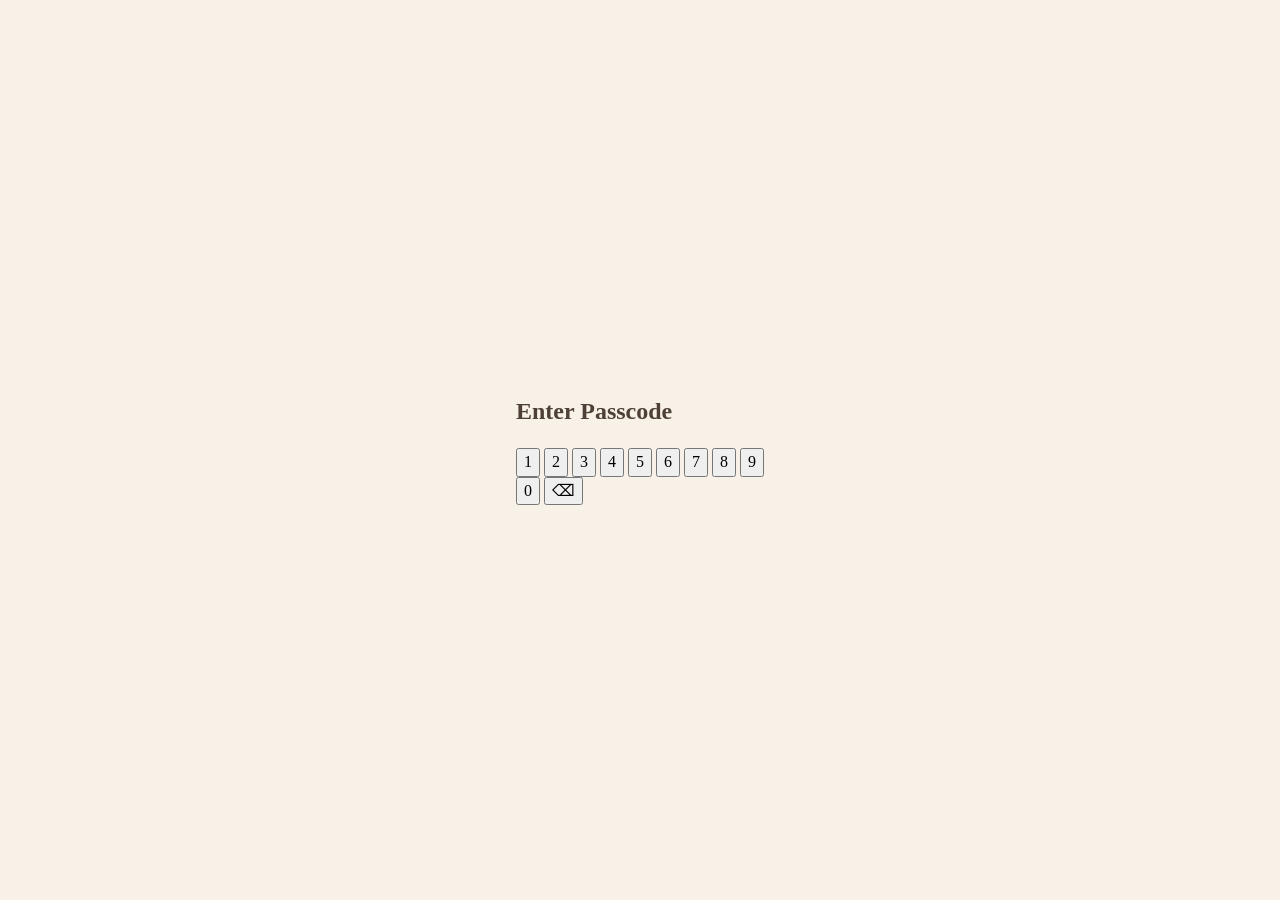
==== index.html @ 04401404 "Update index.html" ====
<!DOCTYPE html>
<html lang="en">
<head>
  <!-- Google Font: Josefin Sans -->
<link href="https://fonts.googleapis.com/css2?family=Josefin+Sans:wght@300;400;600&display=swap" rel="stylesheet">
  <meta charset="UTF-8" /> <!-- Defines the character set so normal text/symbols display correctly -->
  <meta name="viewport" content="width=device-width, initial-scale=1.0, maximum-scale=1.0, user-scalable=no" /> <!-- Makes the layout scale correctly on iPhone/mobile screens -->

  <title>Productivity Dashboard</title> <!-- Browser tab title -->

  <!-- Main base stylesheet:
       Use this for universal rules like body defaults, font setup, and CSS reset styles. -->
  <link rel="stylesheet" href="css/style.css" />

  <!-- Theme stylesheet:
       Use this for easy visual changes later, such as:
       - background colors
       - box colors
       - border colors
       - shadows
       - background image
       - cozy design styling -->
  <link rel="stylesheet" href="css/theme.css" />

  <!-- Layout stylesheet:
       Use this for changing where things sit on the screen, such as:
       - spacing between boxes
       - side-by-side layout
       - mobile sizing
       - padding and margins -->
  <link rel="stylesheet" href="css/layout.css" />

  <!-- Components stylesheet:
       Use this for reusable UI pieces, such as:
       - cards
       - buttons
       - dropdowns
       - task rows
       - textarea
       - review panel -->
  <link rel="stylesheet" href="css/components.css" />
</head>

<body>
  <!-- =========================================================
     GLOBAL OVERLAY
     Darkens the page when menus or panels are open
     ========================================================= -->

<div id="global-overlay" class="global-overlay" hidden></div>
  <!-- =========================================================
       APP SHELL
       This is the main wrapper for the entire Home page.
       All visible homepage content lives inside this container.
       ========================================================= -->
  <div id="app-shell" class="app-shell">

    <!-- =======================================================
         TOP BAR
         This top area contains:
         - the page title area (optional for later)
         - the hamburger menu button on the top right
         - future reserved room for the mascot plugin across the top
         ======================================================= -->
    <header class="top-bar">

      <!-- Left side of the top bar.
           Reserved for future title text, greeting text, or mascot spacing. -->
      <div class="top-bar-left">
        <!-- Intentionally left simple for now so future features can be added without rewriting layout -->
      </div>

      <!-- Right side of the top bar.
           Holds the hamburger menu button that will open the mobile navigation drawer. -->
      <div class="top-bar-right">
        <button
          id="hamburger-menu-button"
          class="hamburger-menu-button"
          type="button"
          aria-label="Open navigation menu"
          aria-expanded="false"
          aria-controls="mobile-navigation-drawer"
        >
          <!-- These three lines form the visual "hamburger" icon.
               You can later replace this with a custom SVG or PNG icon if desired. -->
          <span class="hamburger-line"></span> <!-- Top hamburger line -->
          <span class="hamburger-line"></span> <!-- Middle hamburger line -->
          <span class="hamburger-line"></span> <!-- Bottom hamburger line -->
        </button>
      </div>
    </header>

    <!-- =======================================================
         FUTURE MASCOT AREA
         This is a placeholder section for the mascot plugin later.
         You said the mascot should live across the top of the page.
         Keeping this section separate now means we can add the mascot later
         without restructuring the homepage.
         ======================================================= -->
    <section id="mascot-plugin-area" class="mascot-plugin-area" aria-label="Mascot area">
      <!-- Future mascot plugin will render here -->
    </section>

    <!-- =======================================================
         MOBILE NAVIGATION DRAWER
         This hidden panel will open from the right side when the
         hamburger button is clicked.

         Current planned links:
         - Home
         - Streaks
         - Health
         - History
         - Add
         ======================================================= -->
   <nav
  id="mobile-navigation-drawer"
  class="mobile-navigation-drawer"
  aria-label="Main navigation"
  hidden
>
      <!-- Navigation title area -->
      <div class="mobile-navigation-header">
        <h2 class="mobile-navigation-title">Menu</h2> <!-- Drawer title -->
      </div>

      <!-- Navigation links list -->
      <ul class="mobile-navigation-list">
        <li><a href="index.html">Home</a></li>
        <li><a href="streaks.html">Streaks</a></li>
        <li><a href="health.html">Health</a></li>
        <li><a href="history.html">History</a></li>
        <li><a href="notes.html">Notes</a></li>
        <li><a href="add.html">Add</a></li>
        <li><a href="spelling.html">Spelling Quiz</a></li>
        <li><a href="turkish.html">Turkish Stories</a></li>
        <li><a href="conversation.html">Turkish Chat</a></li>
      </ul>
    </nav>

    <!-- =======================================================
         MAIN CONTENT
         This wrapper holds the homepage cards in the order you chose:
         1. Daily Focus + Weekly Tasks side by side
         2. Streaks dropdown
         3. Brain Dump at the bottom
         ======================================================= -->
    <main class="home-page-main-content">

      <!-- =====================================================
           TOP ROW CARDS
           These two cards sit side by side on iPhone:
           - Daily Focus on the left
           - Weekly Tasks on the right

           You said each box should grow naturally on its own height.
           ===================================================== -->
      <section class="top-row-cards" aria-label="Daily and weekly task overview">

        <!-- DAILY FOCUS CARD
             Shows unfinished tasks scheduled for today only.
             When a Daily Focus task is completed, it disappears immediately.
             If left unfinished, that task can later move into Weekly Tasks. -->
        <section id="daily-focus-card" class="dashboard-card daily-focus-card" aria-labelledby="daily-focus-title">
          <h2 id="daily-focus-title" class="card-title">Daily Focus</h2> <!-- Title for today's scheduled unfinished tasks -->

          <!-- Daily task list container.
               JavaScript will later add task rows into this area automatically. -->
          <div id="daily-focus-list" class="task-list">
           
          </div>
        </section>

        <!-- WEEKLY TASKS CARD
             Shows weekly tasks that remain here until completed.
             When a weekly task is completed, it disappears immediately.
             If the task is also marked as a streak task, the streak system
             will update separately in JavaScript later. -->
        <section id="weekly-tasks-card" class="dashboard-card weekly-tasks-card" aria-labelledby="weekly-tasks-title">
          <h2 id="weekly-tasks-title" class="card-title">Weekly Tasks</h2> <!-- Title for current weekly task list -->

          <!-- Weekly task list container.
               JavaScript will later add the real weekly tasks here. -->
          <div id="weekly-tasks-list" class="task-list">
          
            </div>
          </div>
        </section>
      </section>

      <!-- =====================================================
           STREAKS DROPDOWN CARD
           This is the homepage streaks dropdown that:
           - opens when the title/header is tapped
           - closes when the title/header is tapped again
           - shows tracker name + stars only
           - resets weekly on Sunday at midnight (logic later in JS)
           ===================================================== -->
      <section id="streaks-dropdown-card" class="dashboard-card streaks-dropdown-card" aria-labelledby="streaks-dropdown-title">

        <!-- Dropdown toggle button.
             Clicking this should open/close the dropdown content. -->
        <button
          id="streaks-dropdown-toggle"
          class="dropdown-toggle-button"
          type="button"
          aria-expanded="false"
          aria-controls="streaks-dropdown-content"
        >
          <span id="streaks-dropdown-title" class="dropdown-title">Streaks</span> <!-- Visible dropdown title -->
          <span class="dropdown-arrow" aria-hidden="true">⌄</span> <!-- Arrow indicating toggle direction -->
        </button>

        <!-- Populated dynamically by tasks-system.js -->
        <div id="streaks-dropdown-content" class="dropdown-content" hidden>
      </section>

      <!-- =====================================================
           NOTES PREVIEW CARD
           Shows up to 5 recent notes above Brain Dump
           ===================================================== -->
      <section id="notes-preview-card" class="dashboard-card notes-preview-card" aria-labelledby="notes-preview-title">
        <h2 id="notes-preview-title" class="card-title">Notes</h2>
        <div id="recent-notes-list">
          <p style="opacity:0.5;font-size:13px;">No notes yet.</p>
        </div>
        <div style="display:flex;gap:6px;margin-top:8px;">
          <input type="text" id="quick-note-input" placeholder="Quick note..." style="flex:1;padding:6px 8px;border-radius:8px;border:1px solid var(--border-soft,#c9b49a);font-size:13px;font-family:'Josefin Sans',sans-serif;">
          <button type="button" id="quick-note-save" class="primary-action-button" style="font-size:12px;">Save</button>
        </div>
        <a href="notes.html" class="notes-preview-link">See all notes →</a>
      </section>

      <!-- =====================================================
           BRAIN DUMP CARD
           This sits at the bottom of the homepage.
           It is a multi-line input area for typing:
           - tasks
           - health entries
           - notes
           - new category ideas
           - anything else the AI should sort/review
           ===================================================== -->
      <section id="brain-dump-card" class="dashboard-card brain-dump-card" aria-labelledby="brain-dump-title">
        <h2 id="brain-dump-title" class="card-title">Brain Dump</h2> <!-- Section title for quick entry area -->

        <!-- Multi-line text input for freeform Brain Dump text.
             You said this should be a rectangle going longways on the page. -->
        <textarea
          id="brain-dump-input"
          class="brain-dump-input"
          name="brainDump"
          rows="5"
          placeholder="Type here..."
          aria-label="Brain dump input"
        ></textarea>

        <!-- Submit button for sending Brain Dump text into the AI review flow. -->
        <div class="brain-dump-actions">
          <button id="brain-dump-submit-button" class="primary-action-button" type="button">Submit</button> <!-- Sends the Brain Dump text for review -->
        </div>
      </section>
    </main>

    <!-- =======================================================
         SLIDE-UP REVIEW PANEL
         This panel appears after Brain Dump submission.
         It should slide up from the bottom of the screen and show:
         - what the AI detected
         - where the item should go
         - action buttons: confirm, edit, cancel

         It starts hidden.
         ======================================================= -->
    <section
      id="review-panel"
      class="review-panel"
      aria-labelledby="review-panel-title"
      hidden
    >
      <div class="review-panel-header">
        <h3 id="review-panel-title" class="review-panel-title">Review</h3> <!-- Title for the confirmation/review area -->
      </div>

      <!-- Review content area.
           JavaScript will inject AI-detected results here later. -->
      <div id="review-panel-content" class="review-panel-content">
         
      </div>

      <!-- Action buttons for the review step -->
      <div class="review-panel-actions">
        <button id="review-confirm-button" class="primary-action-button" type="button">Confirm</button> <!-- Saves the detected item -->
        <button id="review-edit-button" class="secondary-action-button" type="button">Edit</button> <!-- Lets you adjust the AI interpretation -->
        <button id="review-cancel-button" class="secondary-action-button" type="button">Cancel</button> <!-- Closes the panel without saving -->
      </div>
    </section>
  </div>

  <!-- =========================================================
       JAVASCRIPT FILES
       These are loaded at the bottom so the page structure loads first.

       Order matters:
       - labels/config first
       - shared app logic next
       - feature modules after that
       ========================================================= -->
  <script src="js/auth.js"></script>
  <link rel="stylesheet" href="css/components-additions.css" />
  <script src="js/labels.js"></script>
  <script src="js/config.js"></script>
  <script src="js/app.js"></script>
  <script src="js/menu.js"></script>
  <script src="js/dropdowns.js"></script>
  <script src="js/review-panel.js"></script>
  <script src="js/storage.js"></script>
  <script src="js/tasks-system.js"></script>
  <script src="js/tasks.js"></script>
  <script src="js/streaks.js"></script>
  <script src="js/notes.js"></script>
  <script src="js/brain-parser.js"></script>
  <script src="js/brain-dump.js"></script>
  <script src="js/brain-confirm.js"></script>
 
</body>
</html>
---- css/style.css ----
/* =========================================================
   STYLE.CSS
   ---------------------------------------------------------
   This is the BASE FOUNDATION stylesheet for the whole site.

   Use this file for:
   - browser reset styles
   - general body defaults
   - base font settings
   - shared typography defaults
   - universal box sizing

   This file should stay general.
   More specific visual styling belongs in:
   - theme.css
   - layout.css
   - components.css
   ========================================================= */


/* =========================================================
   UNIVERSAL BOX SIZING
   ---------------------------------------------------------
   This makes width/height calculations easier and more
   predictable by including padding and border in element size.
   ========================================================= */

*,
*::before,
*::after {
  box-sizing: border-box; /* Keeps padding and border inside an element's total width/height */
}


/* =========================================================
   HTML + BODY RESET
   ---------------------------------------------------------
   Removes default browser spacing so the layout starts clean.
   ========================================================= */

html,
body {
  margin: 0; /* Removes default browser outer spacing */
  padding: 0; /* Removes default browser inner spacing */
  width: 100%; /* Makes the page use the full available screen width */
  min-height: 100%; /* Helps the page fill the screen height */
}


/* =========================================================
   BODY BASE SETTINGS
   ---------------------------------------------------------
   Sets the default font, line spacing, and text rendering
   for the whole site.

   Color and background come from theme.css.
   ========================================================= */

body {
  font-family: Ubuntu Bold 700, sans-serif; /* Base site font; easy to replace later if you choose another font */
  line-height: 1.4; /* Comfortable line spacing for readability */
  -webkit-font-smoothing: antialiased; /* Smooths text rendering on Apple devices like iPhone */
  text-rendering: optimizeLegibility; /* Improves text appearance for readability */
}


/* =========================================================
   IMAGE DEFAULTS
   ---------------------------------------------------------
   Prevents images from overflowing their containers.
   Useful later for icons, uploaded PNGs, and mascot assets.
   ========================================================= */

img {
  display: block; /* Removes awkward inline image spacing */
  max-width: 100%; /* Prevents images from overflowing their containers */
  height: auto; /* Keeps image proportions correct when resized */
}


/* =========================================================
   BUTTON FONT INHERITANCE
   ---------------------------------------------------------
   Makes buttons use the same font style as the rest of the page.
   ========================================================= */

button,
input,
textarea,
select {
  font: inherit; /* Makes form controls inherit the site's main font settings */
}


/* =========================================================
   TEXTAREA DEFAULT BEHAVIOR
   ---------------------------------------------------------
   Gives textarea fields a cleaner default baseline.
   More specific Brain Dump styling is in components.css/layout.css.
   ========================================================= */

textarea {
  resize: vertical; /* Allows height resizing only, which is cleaner for mobile layouts */
}


/* =========================================================
   LINK DEFAULTS
   ---------------------------------------------------------
   Sets a simple baseline for links.
   Specific navigation link styling is handled in components.css.
   ========================================================= */

a {
  color: inherit; /* Makes links inherit surrounding text color unless styled elsewhere */
}


/* =========================================================
   LIST RESET
   ---------------------------------------------------------
   Removes default list spacing so custom navigation/list layouts
   are easier to control.
   ========================================================= */

ul,
ol {
  margin: 0; /* Removes default browser top/bottom spacing */
  padding: 0; /* Removes default browser left indentation */
}


/* =========================================================
   HEADING DEFAULTS
   ---------------------------------------------------------
   Gives headings a cleaner baseline.
   Specific title colors/styles are handled elsewhere.
   ========================================================= */

h1,
h2,
h3,
h4,
h5,
h6 {
  margin-top: 0; /* Removes default extra space above headings */
  font-weight: 600; /* Slightly bold heading weight for clearer section titles */
}


/* =========================================================
   PARAGRAPH DEFAULTS
   ---------------------------------------------------------
   Keeps paragraph spacing consistent and easy to read.
   ========================================================= */

p {
  margin-top: 0; /* Removes default extra space above paragraphs */
  margin-bottom: 1em; /* Keeps readable spacing below paragraphs */
}


/* =========================================================
   HIDDEN ATTRIBUTE SUPPORT
   ---------------------------------------------------------
   Ensures elements using the HTML hidden attribute truly do not
   display when hidden. This is important for:
   - dropdown content
   - review panel
   - mobile menu drawer
   ========================================================= */

[hidden] {
  display: none !important; /* Forces hidden elements to stay invisible until JavaScript reveals them */
}


/* =========================================================
   ACCESSIBILITY: FOCUS OUTLINE
   ---------------------------------------------------------
   Keeps keyboard/tap focus visible for accessibility.
   You can style this more later if you want.
   ========================================================= */

:focus-visible {
  outline: 2px solid #8B6B52; /* muted brown - visible focus outline for accessibility */
  outline-offset: 2px; /* Adds space between the element edge and the outline */
}


/* =========================================================
   PAGE TITLE / SECTION TEXT BASELINES
   ---------------------------------------------------------
   General text defaults for titles and smaller labels.
   Specific colors are handled in theme.css.
   ========================================================= */

.card-title,
.dropdown-title,
.review-panel-title,
.mobile-navigation-title {
  line-height: 1.2; /* Keeps titles compact and tidy */
}


/* =========================================================
   FUTURE CUSTOMIZATION NOTE
   ---------------------------------------------------------
   If you later want:
   - a custom font
   - larger overall text
   - tighter or roomier reading spacing

   this file is the safest place to change those defaults.
   ========================================================= */

/* =========================================================
   SMALL UI TEXT FONT
   Uses Josefin Sans for smaller interface elements
   ========================================================= */

.task-text,
.streak-name,
.dropdown-title,
.mobile-navigation-list a,
.history-task-name,
.history-task-count {

  font-family: "Josefin Sans", sans-serif;
  font-weight: 400; /* Regular weight */
  letter-spacing: 0.03em;

}

body.auth-locked {
  overflow: hidden; /* prevents background page scroll while passcode screen is active */
}
---- css/theme.css ----
/* =========================================================
   THEME.CSS
   ---------------------------------------------------------
   This file controls VISUAL DESIGN ONLY.
   You can safely edit colors, background images, borders,
   shadows, and rounded corners here without affecting logic.

   If you want to redesign the entire site later, most changes
   should happen in this file instead of editing index.html.
   ========================================================= */


/* =========================================================
   GLOBAL COLOR SETTINGS
   ---------------------------------------------------------
   These variables define the main color palette for the site.
   Change these values to redesign the appearance quickly.
   ========================================================= */

:root {

  /* Main page background color */
  --bg-main: #F7F1E8; /* warm cream - full page background */

  /* Card background colors for homepage sections */
  --card-daily: #E8DCCB; /* soft beige - Daily Focus card */
  --card-weekly: #E3D3C3; /* light tan - Weekly Tasks card */
  --card-streaks: #EFE4D9; /* pale oatmeal - Streak dropdown card */
  --card-braindump: #F4E7DC; /* soft peach-beige - Brain Dump card */

  /* Text colors */
  --text-main: #4E4036; /* warm brown - main body text */
  --title-color: #3C2F26; /* deeper brown - card titles */

  /* Border color for cards and UI elements */
  --border-soft: #CBB7A3; /* dusty beige - subtle borders */

  /* Primary button color */
  --button-primary: #B88C6A; /* muted terracotta - Submit buttons */

  /* Rounded corner size for all cards */
  --card-radius: 18px; /* soft rounded corners for cozy card style */

  /* Shadow color for cards */
  --card-shadow: rgba(0,0,0,0.08); /* light gray shadow for depth */

}


/* =========================================================
   BACKGROUND IMAGE SETTING (OPTIONAL)
   ---------------------------------------------------------
   If you later want a background image instead of a color,
   you can add it here. Example:

   body {
     background-image: url("../assets/backgrounds/homepage-bg.jpg");
     background-size: cover;
     background-position: center;
   }
   ========================================================= */


/* =========================================================
   BODY BASE STYLE
   ---------------------------------------------------------
   Applies the main background and text color to the whole site.
   ========================================================= */

body {
  background-color: var(--bg-main); /* uses warm cream background */
  color: var(--text-main); /* sets main readable text color */
}


/* =========================================================
   DASHBOARD CARD COLORS
   ---------------------------------------------------------
   Each homepage card has its own background color variable.
   This makes it easy to recolor specific sections later.
   ========================================================= */

.daily-focus-card {
  background-color: var(--card-daily); /* background for Daily Focus card */
}

.weekly-tasks-card {
  background-color: var(--card-weekly); /* background for Weekly Tasks card */
}

.streaks-dropdown-card {
  background-color: var(--card-streaks); /* background for Streaks dropdown */
}

.brain-dump-card {
  background-color: var(--card-braindump); /* background for Brain Dump card */
}


/* =========================================================
   CARD GLOBAL STYLING
   ---------------------------------------------------------
   Shared appearance for all dashboard cards.
   If you want to change borders, shadows, or rounded corners,
   edit this section.
   ========================================================= */

.dashboard-card {

  border-radius: var(--card-radius); /* rounded corners for cards */

  border: 1px solid var(--border-soft); /* soft border around cards */

  box-shadow: 0 4px 10px var(--card-shadow); /* subtle shadow for depth */

}


/* =========================================================
   CARD TITLES
   ---------------------------------------------------------
   Styling for section titles like:
   - Daily Focus
   - Weekly Tasks
   - Streaks
   - Brain Dump
   ========================================================= */

.card-title {
  color: var(--title-color); /* deeper brown for section headings */
}


/* =========================================================
   PRIMARY BUTTON STYLE
   ---------------------------------------------------------
   Used for actions like the Brain Dump Submit button.
   ========================================================= */

.primary-action-button {

  background-color: var(--button-primary); /* terracotta button color */

  color: white; /* white text for contrast */

  border-radius: var(--card-radius); /* rounded button edges */

  border: none; /* removes default browser border */

}


/* =========================================================
   FUTURE DESIGN NOTES
   ---------------------------------------------------------
   This file can also later control:

   - star icon color
   - mascot colors
   - dropdown background colors
   - hover effects
   - dark mode theme
   ========================================================= */
---- css/layout.css ----
/* =========================================================
   LAYOUT.CSS
   ---------------------------------------------------------
   This file controls PAGE PLACEMENT ONLY.
   Edit this file when you want to change:
   - spacing between sections
   - side-by-side box layout
   - page padding
   - mobile sizing
   - Brain Dump height/width
   - hamburger menu placement

   This file should NOT control colors.
   Colors belong in theme.css.
   ========================================================= */


/* =========================================================
   PAGE WRAPPER
   ---------------------------------------------------------
   This controls the main outer spacing of the entire page.
   If you want more or less breathing room around the edges
   of the iPhone screen, adjust the padding here.
   ========================================================= */

.app-shell {
  width: 100%; /* Makes the main app wrapper span the full available width */
  max-width: 480px; /* Keeps layout comfortable for iPhone/mobile-sized screens */
  margin: 0 auto; /* Centers the app wrapper horizontally on larger screens */
  padding: 12px; /* Main page padding so content does not touch screen edges */
  box-sizing: border-box; /* Includes padding inside the element's total width */
}


/* =========================================================
   TOP BAR LAYOUT
   ---------------------------------------------------------
   This positions the top bar content:
   - left side reserved area
   - right side hamburger button
   ========================================================= */

.top-bar {
  display: flex; /* Places left and right areas in one horizontal row */
  justify-content: space-between; /* Pushes left side to left and hamburger to right */
  align-items: center; /* Vertically centers items in the top bar */
  width: 100%; /* Makes top bar span the width of the app shell */
  min-height: 48px; /* Gives the top bar enough tap-friendly vertical space */
  margin-bottom: 10px; /* Adds spacing below the top bar */
}

.top-bar-left {
  flex: 1; /* Allows the left side to take remaining space and help push menu right */
}

.top-bar-right {
  display: flex; /* Keeps the hamburger button aligned cleanly */
  justify-content: flex-end; /* Pushes the hamburger button fully to the right */
  align-items: center; /* Vertically aligns the hamburger button */
}


/* =========================================================
   FUTURE MASCOT AREA
   ---------------------------------------------------------
   Reserved space for the mascot plugin later.
   Since you want the mascot across the top of the page,
   this area is already built into the structure.

   If you later want more or less room for the mascot,
   change the min-height here.
   ========================================================= */

.mascot-plugin-area {
  width: 100%; /* Makes mascot area span the full card width */
  min-height: 70px; /* Reserves visible vertical room for future mascot content */
  margin-bottom: 12px; /* Adds spacing below the mascot area before main content */
}


/* =========================================================
   MAIN CONTENT WRAPPER
   ---------------------------------------------------------
   This holds all homepage sections below the top bar:
   - top row cards
   - streaks dropdown
   - brain dump
   ========================================================= */

.home-page-main-content {
  display: flex; /* Lets homepage sections stack vertically */
  flex-direction: column; /* Stacks homepage sections one under another */
  gap: 12px; /* Controls spacing between major homepage sections */
}


/* =========================================================
   TOP ROW CARDS
   ---------------------------------------------------------
   This creates the side-by-side layout for:
   - Daily Focus (left)
   - Weekly Tasks (right)

   You asked for these to fit side by side on iPhone.
   Each card is allowed to grow naturally in height.
   ========================================================= */

.top-row-cards {
  display: flex; /* Places Daily Focus and Weekly Tasks next to each other */
  flex-direction: row; /* Keeps the two top cards in one horizontal row */
  align-items: flex-start; /* Lets each card grow naturally instead of forcing equal height */
  gap: 10px; /* Space between the left and right top cards */
  width: 100%; /* Makes the full row span the app width */
}

.daily-focus-card,
.weekly-tasks-card {
  flex: 1; /* Makes both top cards share the available width evenly */
  min-width: 0; /* Prevents content from forcing the cards wider than the screen */
}


/* =========================================================
   SHARED CARD SPACING
   ---------------------------------------------------------
   This section controls the inside spacing of each card.
   Edit padding here if you want cards to feel roomier or tighter.
   ========================================================= */

.dashboard-card {
  padding: 12px; /* Inner spacing so titles/text/buttons are not against the edges */
  box-sizing: border-box; /* Keeps padding inside the card width/height */
}


/* =========================================================
   CARD TITLE SPACING
   ---------------------------------------------------------
   Controls spacing for section titles like:
   - Daily Focus
   - Weekly Tasks
   - Streaks
   - Brain Dump
   ========================================================= */

.card-title {
  margin: 0 0 10px 0; /* Removes top margin and adds space below each section title */
}


/* =========================================================
   TASK LIST LAYOUT
   ---------------------------------------------------------
   Used inside Daily Focus and Weekly Tasks for task rows.
   ========================================================= */

.task-list {
  display: flex; /* Lets task rows stack in a clean vertical list */
  flex-direction: column; /* Stacks task rows one underneath another */
  gap: 8px; /* Adds spacing between each task row */
}


/* =========================================================
   STREAKS DROPDOWN LAYOUT
   ---------------------------------------------------------
   Controls the spacing of the streaks card and its content area.
   ========================================================= */

.streaks-dropdown-card {
  width: 100%; /* Makes the streaks section span the available width */
}

.dropdown-content {
  margin-top: 10px; /* Adds spacing between the toggle button and opened content */
}


/* =========================================================
   BRAIN DUMP LAYOUT
   ---------------------------------------------------------
   This section controls the size and spacing of the Brain Dump area.
   You asked for a long horizontal rectangle at the bottom of the page.
   ========================================================= */

.brain-dump-card {
  width: 100%; /* Makes Brain Dump span the full available width */
}

.brain-dump-input {
  width: 100%; /* Makes the textarea stretch across the card width */
  min-height: 130px; /* Gives the Brain Dump box a roomy multi-line height */
  box-sizing: border-box; /* Keeps padding/border inside the total textarea width */
  margin-bottom: 10px; /* Adds spacing between the textarea and Submit button */
  resize: vertical; /* Allows height adjustment only vertically if you want to expand it */
}

.brain-dump-actions {
  display: flex; /* Lets the action area line up the submit button cleanly */
  justify-content: flex-end; /* Places the Submit button on the right side of the card */
  align-items: center; /* Vertically centers the button within the action area */
}


/* =========================================================
   REVIEW PANEL LAYOUT
   ---------------------------------------------------------
   This panel is hidden at first and will later slide up from
   the bottom of the screen after Brain Dump submission.

   Position fixed makes it stay attached to the screen rather
   than scroll with the page.
   ========================================================= */

.review-panel {
  position: fixed; /* Pins the review panel to the viewport instead of page flow */
  left: 0; /* Aligns the panel to the left edge of the screen */
  right: 0; /* Aligns the panel to the right edge of the screen */
  bottom: 0; /* Anchors the panel to the bottom of the screen */
  width: 100%; /* Makes the panel span the screen width */
  max-width: 480px; /* Keeps it visually matched to the mobile app width */
  margin: 0 auto; /* Centers the fixed panel horizontally on larger screens */
  padding: 14px; /* Adds inner spacing around review content and buttons */
  box-sizing: border-box; /* Includes padding within total panel size */
  z-index: 1000; /* Keeps the review panel above the main page content */
}


/* =========================================================
   MOBILE NAVIGATION DRAWER LAYOUT
   ---------------------------------------------------------
   This positions the hamburger menu drawer.
   It is designed to slide in from the right later using JS/CSS.
   ========================================================= */

.mobile-navigation-drawer {
  position: fixed; /* Keeps the drawer attached to the screen */
  top: 0; /* Starts at the top of the viewport */
  right: 0; /* Anchors the drawer to the right side */
  width: 78%; /* Makes the drawer wide enough for mobile without covering everything */
  max-width: 320px; /* Prevents the drawer from becoming too wide on larger screens */
  height: 100vh; /* Makes the drawer span the full device height */
  padding: 18px 16px; /* Adds inner spacing around menu content */
  box-sizing: border-box; /* Includes padding within the drawer width */
  z-index: 950; /* Keeps the menu above cards and above the review panel */
}

.mobile-navigation-list {
  list-style: none; /* Removes default bullet points from menu links */
  padding: 0; /* Removes default browser list padding */
  margin: 16px 0 0 0; /* Adds space above the first navigation link */
  display: flex; /* Lets links stack vertically in a controlled way */
  flex-direction: column; /* Stacks each navigation link on its own line */
  gap: 14px; /* Adds spacing between each menu item */
}


/* =========================================================
   SMALL SCREEN SAFETY
   ---------------------------------------------------------
   This keeps spacing comfortable on narrower phones.
   You can tweak these values later if you want an even tighter
   or roomier mobile layout.
   ========================================================= */

@media (max-width: 360px) {
  .app-shell {
    padding: 10px; /* Slightly reduces page padding on very narrow phones */
  }

  .top-row-cards {
    gap: 8px; /* Slightly reduces space between Daily and Weekly cards on smaller screens */
  }

  .dashboard-card {
    padding: 10px; /* Slightly tighter card padding for extra room on small screens */
  }
}

/* =========================================================
   PANEL LAYER ORDER
   Ensures popup panels appear above the overlay
   ========================================================= */

.review-panel {
  position: fixed;
  bottom: 0;
  left: 0;
  width: 100%;

  z-index: 1000; /* above overlay */
}
---- css/components.css ----
/* =========================================================
   COMPONENTS-ADDITIONS.CSS
   ========================================================= */

/* MENU + REVIEW PANEL — SOLID BACKGROUNDS (fixes transparency) */
.mobile-navigation-drawer {
  background-color: #F3EADF !important;
  box-shadow: -6px 0 16px rgba(0,0,0,0.15) !important;
  overflow-y: auto;
  z-index: 1000;
}

.review-panel {
  background-color: #F3EADF !important;
  border: 1px solid #c9b49a;
  border-radius: 20px 20px 0 0;
  box-shadow: 0 -6px 18px rgba(0,0,0,0.12);
  z-index: 1000;
}

.review-panel-content {
  background-color: #F8F2EA;
  border: 1px solid #c9b49a;
  border-radius: 16px;
  padding: 12px;
  margin-bottom: 14px;
}

/* OVERLAY */
.global-overlay {
  position: fixed;
  top: 0; left: 0;
  width: 100%; height: 100vh;
  background-color: rgba(0,0,0,0.35);
  z-index: 900;
}

/* TASK ROW — CHECKBOX ALIGNMENT */
.task-row {
  display: flex;
  align-items: center;
  gap: 10px;
  padding: 6px 0;
  min-height: 36px;
}

.task-check-button,
.task-complete-button {
  flex-shrink: 0;
  width: 26px;
  height: 26px;
  min-width: 26px;
  border-radius: 50%;
  border: 1.5px solid #c9b49a;
  background-color: white;
  font-size: 13px;
  cursor: pointer;
  display: flex;
  align-items: center;
  justify-content: center;
  padding: 0;
}

.task-text {
  flex: 1;
  font-family: "Josefin Sans", sans-serif;
  font-size: 14px;
  line-height: 1.3;
  word-break: break-word;
}

/* CARD TITLES — BROWN, JOSEFIN SANS */
.card-title {
  font-family: "Josefin Sans", sans-serif;
  font-weight: 600;
  font-size: 16px;
  color: #3a2e28;
  letter-spacing: 0.02em;
}

/* STREAKS — fix blue browser default on button */
.dropdown-toggle-button {
  color: #3a2e28 !important;
  font-family: "Josefin Sans", sans-serif;
  background: transparent;
  border: none;
  width: 100%;
  display: flex;
  justify-content: space-between;
  align-items: center;
  font-size: 16px;
  cursor: pointer;
}

.dropdown-toggle-button .dropdown-title,
.dropdown-toggle-button span,
#streaks-dropdown-title {
  color: #3a2e28 !important;
  font-family: "Josefin Sans", sans-serif;
  font-weight: 600;
}

/* SEPARATOR between Streaks and Brain Dump */
.brain-dump-card {
  border-top: 2px solid #c9b49a;
  margin-top: 4px;
}

/* NOTES PREVIEW CARD */
.notes-preview-card { width: 100%; }
.notes-preview-card .card-title { margin-bottom: 8px; }

#recent-notes-list ul {
  list-style: disc;
  padding-left: 16px;
  margin: 0;
}

#recent-notes-list li {
  font-size: 13px;
  margin-bottom: 4px;
  line-height: 1.4;
  font-family: "Josefin Sans", sans-serif;
}

.notes-preview-link {
  display: block;
  text-align: right;
  font-size: 12px;
  color: #3a2e28;
  opacity: 0.6;
  margin-top: 6px;
  text-decoration: none;
}

/* REVIEW PANEL MULTI-ITEM ROWS */
.review-item-row {
  margin-bottom: 10px;
  padding: 8px;
  border-radius: 8px;
  background: rgba(255,255,255,0.5);
}

/* HEALTH CALENDAR */
.health-calendar-grid {
  display: grid;
  grid-template-columns: repeat(7, 1fr);
  gap: 4px;
}

/* HISTORY PAGE — brown fonts */
.history-task-name,
.history-task-count,
.history-task-row {
  font-family: "Josefin Sans", sans-serif;
  color: #3a2e28;
}

/* TURKISH CHAT BUBBLES */
#chat-messages {
  display: flex;
  flex-direction: column;
  gap: 8px;
  padding: 4px 0;
}

/* SPELLING QUIZ */
#quiz-result {
  font-size: 36px;
  text-align: center;
  min-height: 44px;
  line-height: 1;
}
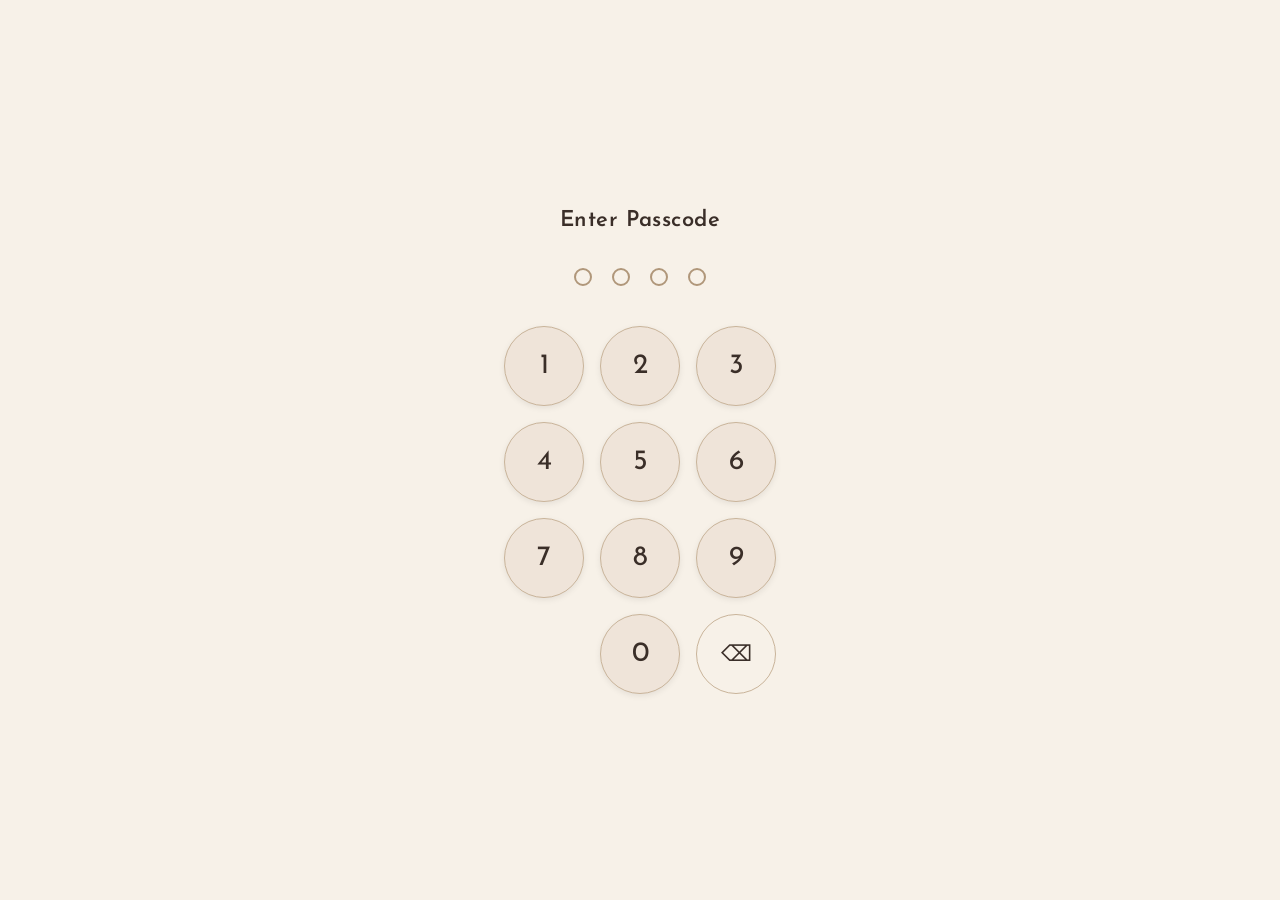
==== commit 14f3e98b: "Update index.html" ====
--- a/index.html
+++ b/index.html
@@ -29,6 +29,7 @@
        - mobile sizing
        - padding and margins -->
   <link rel="stylesheet" href="css/layout.css" />
+  <link rel="stylesheet" href="css/components-additions.css" />
 
   <!-- Components stylesheet:
        Use this for reusable UI pieces, such as:
@@ -83,9 +84,9 @@
         >
           <!-- These three lines form the visual "hamburger" icon.
                You can later replace this with a custom SVG or PNG icon if desired. -->
-          <span class="hamburger-line"></span> <!-- Top hamburger line -->
-          <span class="hamburger-line"></span> <!-- Middle hamburger line -->
-          <span class="hamburger-line"></span> <!-- Bottom hamburger line -->
+          <span class="hamburger-line" style="display:block;width:100%;height:3px;background-color:#3a2e28;border-radius:2px;"></span> <!-- Top hamburger line -->
+          <span class="hamburger-line" style="display:block;width:100%;height:3px;background-color:#3a2e28;border-radius:2px;"></span> <!-- Middle hamburger line -->
+          <span class="hamburger-line" style="display:block;width:100%;height:3px;background-color:#3a2e28;border-radius:2px;"></span> <!-- Bottom hamburger line -->
         </button>
       </div>
     </header>
@@ -307,7 +308,6 @@
        - feature modules after that
        ========================================================= -->
   <script src="js/auth.js"></script>
-  <link rel="stylesheet" href="css/components-additions.css" />
   <script src="js/labels.js"></script>
   <script src="js/config.js"></script>
   <script src="js/app.js"></script>
--- a/css/layout.css
+++ b/css/layout.css
@@ -1,293 +1,501 @@
-
-/* =========================================================
-   LAYOUT.CSS
-   ---------------------------------------------------------
-   This file controls PAGE PLACEMENT ONLY.
-   Edit this file when you want to change:
-   - spacing between sections
-   - side-by-side box layout
-   - page padding
-   - mobile sizing
-   - Brain Dump height/width
-   - hamburger menu placement
-
-   This file should NOT control colors.
-   Colors belong in theme.css.
-   ========================================================= */
-
-
-/* =========================================================
-   PAGE WRAPPER
-   ---------------------------------------------------------
-   This controls the main outer spacing of the entire page.
-   If you want more or less breathing room around the edges
-   of the iPhone screen, adjust the padding here.
-   ========================================================= */
-
-.app-shell {
-  width: 100%; /* Makes the main app wrapper span the full available width */
-  max-width: 480px; /* Keeps layout comfortable for iPhone/mobile-sized screens */
-  margin: 0 auto; /* Centers the app wrapper horizontally on larger screens */
-  padding: 12px; /* Main page padding so content does not touch screen edges */
-  box-sizing: border-box; /* Includes padding inside the element's total width */
-}
-
-
-/* =========================================================
-   TOP BAR LAYOUT
-   ---------------------------------------------------------
-   This positions the top bar content:
-   - left side reserved area
-   - right side hamburger button
-   ========================================================= */
-
-.top-bar {
-  display: flex; /* Places left and right areas in one horizontal row */
-  justify-content: space-between; /* Pushes left side to left and hamburger to right */
-  align-items: center; /* Vertically centers items in the top bar */
-  width: 100%; /* Makes top bar span the width of the app shell */
-  min-height: 48px; /* Gives the top bar enough tap-friendly vertical space */
-  margin-bottom: 10px; /* Adds spacing below the top bar */
-}
-
-.top-bar-left {
-  flex: 1; /* Allows the left side to take remaining space and help push menu right */
-}
-
-.top-bar-right {
-  display: flex; /* Keeps the hamburger button aligned cleanly */
-  justify-content: flex-end; /* Pushes the hamburger button fully to the right */
-  align-items: center; /* Vertically aligns the hamburger button */
-}
-
-
-/* =========================================================
-   FUTURE MASCOT AREA
-   ---------------------------------------------------------
-   Reserved space for the mascot plugin later.
-   Since you want the mascot across the top of the page,
-   this area is already built into the structure.
-
-   If you later want more or less room for the mascot,
-   change the min-height here.
-   ========================================================= */
-
-.mascot-plugin-area {
-  width: 100%; /* Makes mascot area span the full card width */
-  min-height: 70px; /* Reserves visible vertical room for future mascot content */
-  margin-bottom: 12px; /* Adds spacing below the mascot area before main content */
-}
-
-
-/* =========================================================
-   MAIN CONTENT WRAPPER
-   ---------------------------------------------------------
-   This holds all homepage sections below the top bar:
-   - top row cards
-   - streaks dropdown
-   - brain dump
-   ========================================================= */
-
-.home-page-main-content {
-  display: flex; /* Lets homepage sections stack vertically */
-  flex-direction: column; /* Stacks homepage sections one under another */
-  gap: 12px; /* Controls spacing between major homepage sections */
-}
-
-
-/* =========================================================
-   TOP ROW CARDS
-   ---------------------------------------------------------
-   This creates the side-by-side layout for:
-   - Daily Focus (left)
-   - Weekly Tasks (right)
-
-   You asked for these to fit side by side on iPhone.
-   Each card is allowed to grow naturally in height.
-   ========================================================= */
-
-.top-row-cards {
-  display: flex; /* Places Daily Focus and Weekly Tasks next to each other */
-  flex-direction: row; /* Keeps the two top cards in one horizontal row */
-  align-items: flex-start; /* Lets each card grow naturally instead of forcing equal height */
-  gap: 10px; /* Space between the left and right top cards */
-  width: 100%; /* Makes the full row span the app width */
-}
-
-.daily-focus-card,
-.weekly-tasks-card {
-  flex: 1; /* Makes both top cards share the available width evenly */
-  min-width: 0; /* Prevents content from forcing the cards wider than the screen */
-}
-
-
-/* =========================================================
-   SHARED CARD SPACING
-   ---------------------------------------------------------
-   This section controls the inside spacing of each card.
-   Edit padding here if you want cards to feel roomier or tighter.
+/* =========================================================
+   COMPONENTS.CSS
+   ---------------------------------------------------------
+   This file styles reusable interface components across the
+   entire site. Edit this file when you want to change how
+   shared UI elements look, such as:
+
+   - cards
+   - buttons
+   - dropdown toggles
+   - task rows
+   - textarea fields
+   - hamburger menu icon
+   - review panel content
+
+   This keeps visual tweaks separate from page structure.
+   Colors mostly come from theme.css variables.
+   ========================================================= */
+
+
+/* =========================================================
+   BASE CARD COMPONENT
+   ---------------------------------------------------------
+   All main content boxes (Daily Focus, Weekly Tasks,
+   Streaks dropdown, Brain Dump) use this shared card style.
    ========================================================= */
 
 .dashboard-card {
-  padding: 12px; /* Inner spacing so titles/text/buttons are not against the edges */
-  box-sizing: border-box; /* Keeps padding inside the card width/height */
-}
-
-
-/* =========================================================
-   CARD TITLE SPACING
-   ---------------------------------------------------------
-   Controls spacing for section titles like:
-   - Daily Focus
-   - Weekly Tasks
-   - Streaks
-   - Brain Dump
-   ========================================================= */
-
-.card-title {
-  margin: 0 0 10px 0; /* Removes top margin and adds space below each section title */
-}
-
-
-/* =========================================================
-   TASK LIST LAYOUT
-   ---------------------------------------------------------
-   Used inside Daily Focus and Weekly Tasks for task rows.
-   ========================================================= */
-
-.task-list {
-  display: flex; /* Lets task rows stack in a clean vertical list */
-  flex-direction: column; /* Stacks task rows one underneath another */
-  gap: 8px; /* Adds spacing between each task row */
-}
-
-
-/* =========================================================
-   STREAKS DROPDOWN LAYOUT
-   ---------------------------------------------------------
-   Controls the spacing of the streaks card and its content area.
-   ========================================================= */
-
-.streaks-dropdown-card {
-  width: 100%; /* Makes the streaks section span the available width */
-}
-
-.dropdown-content {
-  margin-top: 10px; /* Adds spacing between the toggle button and opened content */
-}
-
-
-/* =========================================================
-   BRAIN DUMP LAYOUT
-   ---------------------------------------------------------
-   This section controls the size and spacing of the Brain Dump area.
-   You asked for a long horizontal rectangle at the bottom of the page.
-   ========================================================= */
-
-.brain-dump-card {
-  width: 100%; /* Makes Brain Dump span the full available width */
-}
+
+  display: block; /* Ensures card behaves as a block container */
+
+  border-radius: var(--card-radius); /* Rounded corners defined in theme.css */
+
+  border: 1px solid var(--border-soft); /* Soft border color defined in theme.css */
+
+  box-shadow: 0 4px 10px var(--card-shadow); /* Subtle depth shadow */
+
+}
+
+
+/* =========================================================
+   TASK ROW COMPONENT
+   ---------------------------------------------------------
+   Used for each task inside Daily Focus and Weekly Tasks.
+   ========================================================= */
+
+.task-row {
+
+  display: flex; /* Aligns checkbox and task text horizontally */
+
+  align-items: center; /* Vertically centers task text and button */
+
+  gap: 8px; /* Space between the check button and task text */
+
+  font-size: 15px; /* Comfortable readable task text size */
+
+}
+
+
+/* =========================================================
+   TASK CHECK BUTTON
+   ---------------------------------------------------------
+   Circular button used to mark tasks complete.
+   ========================================================= */
+
+.task-check-button {
+
+  width: 22px; /* Small tap-friendly button width */
+
+  height: 22px; /* Keeps the button square */
+
+  border-radius: 50%; /* Makes the button circular */
+
+  border: 1px solid var(--border-soft); /* Soft border */
+
+  background-color: white; /* Neutral background */
+
+  font-size: 14px; /* Controls size of the ○ icon */
+
+  cursor: pointer; /* Indicates the button is clickable */
+
+}
+
+
+/* =========================================================
+   DROPDOWN TOGGLE BUTTON
+   ---------------------------------------------------------
+   Used for the Streaks dropdown header and future dropdowns.
+   Clicking the title toggles the dropdown open/closed.
+   ========================================================= */
+
+.dropdown-toggle-button {
+
+  width: 100%; /* Makes the button stretch across the card */
+
+  display: flex; /* Places title and arrow on the same row */
+
+  justify-content: space-between; /* Title on left, arrow on right */
+
+  align-items: center; /* Vertical alignment */
+
+  background: transparent; /* Removes default button background */
+
+  border: none; /* Removes default button border */
+
+  font-size: 16px; /* Clear readable dropdown title size */
+
+  cursor: pointer; /* Indicates the element is interactive */
+
+}
+
+
+/* =========================================================
+   DROPDOWN ARROW
+   ---------------------------------------------------------
+   Small arrow indicator showing dropdown state.
+   ========================================================= */
+
+.dropdown-arrow {
+
+  font-size: 16px; /* Size of arrow icon */
+
+  transition: transform 0.2s ease; /* Smooth rotation when opened */
+
+}
+
+
+/* =========================================================
+   STREAK ROW
+   ---------------------------------------------------------
+   Displays a single streak entry:
+   - streak name
+   - star icons or placeholder stars
+   ========================================================= */
+
+.streak-row {
+
+  display: flex; /* Aligns name and stars on one row */
+
+  justify-content: space-between; /* Name left, stars right */
+
+  align-items: center; /* Vertical alignment */
+
+  font-size: 15px; /* Consistent readable size */
+
+}
+
+
+/* =========================================================
+   BRAIN DUMP TEXTAREA
+   ---------------------------------------------------------
+   Multi-line text input where users type freeform entries.
+   ========================================================= */
 
 .brain-dump-input {
-  width: 100%; /* Makes the textarea stretch across the card width */
-  min-height: 130px; /* Gives the Brain Dump box a roomy multi-line height */
-  box-sizing: border-box; /* Keeps padding/border inside the total textarea width */
-  margin-bottom: 10px; /* Adds spacing between the textarea and Submit button */
-  resize: vertical; /* Allows height adjustment only vertically if you want to expand it */
-}
-
-.brain-dump-actions {
-  display: flex; /* Lets the action area line up the submit button cleanly */
-  justify-content: flex-end; /* Places the Submit button on the right side of the card */
-  align-items: center; /* Vertically centers the button within the action area */
-}
-
-
-/* =========================================================
-   REVIEW PANEL LAYOUT
-   ---------------------------------------------------------
-   This panel is hidden at first and will later slide up from
-   the bottom of the screen after Brain Dump submission.
-
-   Position fixed makes it stay attached to the screen rather
-   than scroll with the page.
+
+  width: 100%; /* Full card width */
+
+  padding: 10px; /* Inner spacing so text doesn't touch edges */
+
+  border-radius: var(--card-radius); /* Matches card roundness */
+
+  border: 1px solid var(--border-soft); /* Soft border color */
+
+  font-size: 15px; /* Comfortable typing size */
+
+  font-family: inherit; /* Uses site font */
+
+}
+
+
+/* =========================================================
+   PRIMARY ACTION BUTTON
+   ---------------------------------------------------------
+   Used for main actions like the Brain Dump Submit button.
+   ========================================================= */
+
+.primary-action-button {
+
+  padding: 8px 14px; /* Button interior spacing */
+
+  background-color: var(--button-primary); /* Color defined in theme.css */
+
+  color: white; /* High contrast button text */
+
+  border: none; /* Removes default border */
+
+  border-radius: var(--card-radius); /* Rounded edges */
+
+  cursor: pointer; /* Shows pointer cursor on hover */
+
+  font-size: 14px; /* Button text size */
+
+}
+
+
+/* =========================================================
+   SECONDARY ACTION BUTTON
+   ---------------------------------------------------------
+   Used for less important actions like Edit and Cancel.
+   ========================================================= */
+
+.secondary-action-button {
+
+  padding: 7px 12px; /* Slightly smaller button padding */
+
+  border-radius: var(--card-radius); /* Rounded edges */
+
+  border: 1px solid var(--border-soft); /* Soft outline */
+
+  background-color: white; /* Neutral background */
+
+  cursor: pointer; /* Indicates clickability */
+
+  font-size: 14px; /* Button text size */
+
+}
+
+
+/* =========================================================
+   REVIEW PANEL CONTENT
+   ---------------------------------------------------------
+   Styles the confirmation panel shown after Brain Dump submit.
+   ========================================================= */
+
+.review-panel-content {
+
+  font-size: 15px; /* Readable content size */
+
+  margin-bottom: 12px; /* Spacing before action buttons */
+
+}
+
+
+/* =========================================================
+   REVIEW PANEL BUTTON ROW
+   ---------------------------------------------------------
+   Aligns Confirm/Edit/Cancel buttons nicely.
+   ========================================================= */
+
+.review-panel-actions {
+
+  display: flex; /* Horizontal button row */
+
+  justify-content: flex-end; /* Buttons align to right */
+
+  gap: 8px; /* Space between buttons */
+
+}
+
+
+/* =========================================================
+   HAMBURGER MENU ICON
+   ---------------------------------------------------------
+   Styles the three horizontal lines used for the hamburger icon.
+   ========================================================= */
+
+.hamburger-menu-button {
+
+  width: 34px; /* Clickable tap area width */
+
+  height: 28px; /* Clickable tap area height */
+
+  display: flex; /* Allows vertical stacking of lines */
+
+  flex-direction: column; /* Lines stack vertically */
+
+  justify-content: space-between; /* Even spacing between lines */
+
+  background: none; /* Removes default button background */
+
+  border: none; /* Removes default border */
+
+  cursor: pointer; /* Shows pointer cursor */
+
+}
+
+
+.hamburger-line {
+
+  width: 100%; /* Makes each line span the button width */
+
+  height: 3px; /* Thickness of each line */
+
+  background-color: #3a2e28; /* Uses main text color */
+
+  border-radius: 2px; /* Slight rounding on line ends */
+
+}
+
+
+/* =========================================================
+   MOBILE NAVIGATION LINKS
+   ---------------------------------------------------------
+   Styles links inside the hamburger menu drawer.
+   ========================================================= */
+
+.mobile-navigation-list a {
+
+  text-decoration: none; /* Removes underline */
+
+  font-size: 16px; /* Readable navigation size */
+
+  color: var(--text-main); /* Uses main text color */
+
+}
+
+/* =========================================================
+   MOBILE MENU PANEL
+   This makes the hamburger menu appear as its own solid panel
+   instead of letting homepage content visually mix underneath.
+   ========================================================= */
+
+.mobile-navigation-drawer {
+  background-color: #F3EADF; /* soft warm beige - menu panel background */
+  box-shadow: -6px 0 16px rgba(0, 0, 0, 0.12); /* soft shadow - separates menu from page */
+  overflow-y: auto; /* allows menu to scroll if it gets taller later */
+}
+
+/* =========================================================
+   REVIEW PANEL VISUAL STYLE
+   This gives the slide-up review panel its own solid box so
+   the homepage does not visually show through underneath.
    ========================================================= */
 
 .review-panel {
-  position: fixed; /* Pins the review panel to the viewport instead of page flow */
-  left: 0; /* Aligns the panel to the left edge of the screen */
-  right: 0; /* Aligns the panel to the right edge of the screen */
-  bottom: 0; /* Anchors the panel to the bottom of the screen */
-  width: 100%; /* Makes the panel span the screen width */
-  max-width: 480px; /* Keeps it visually matched to the mobile app width */
-  margin: 0 auto; /* Centers the fixed panel horizontally on larger screens */
-  padding: 14px; /* Adds inner spacing around review content and buttons */
-  box-sizing: border-box; /* Includes padding within total panel size */
-  z-index: 1000; /* Keeps the review panel above the main page content */
-}
-
-
-/* =========================================================
-   MOBILE NAVIGATION DRAWER LAYOUT
-   ---------------------------------------------------------
-   This positions the hamburger menu drawer.
-   It is designed to slide in from the right later using JS/CSS.
-   ========================================================= */
-
-.mobile-navigation-drawer {
-  position: fixed; /* Keeps the drawer attached to the screen */
-  top: 0; /* Starts at the top of the viewport */
-  right: 0; /* Anchors the drawer to the right side */
-  width: 78%; /* Makes the drawer wide enough for mobile without covering everything */
-  max-width: 320px; /* Prevents the drawer from becoming too wide on larger screens */
-  height: 100vh; /* Makes the drawer span the full device height */
-  padding: 18px 16px; /* Adds inner spacing around menu content */
-  box-sizing: border-box; /* Includes padding within the drawer width */
-  z-index: 950; /* Keeps the menu above cards and above the review panel */
-}
-
-.mobile-navigation-list {
-  list-style: none; /* Removes default bullet points from menu links */
-  padding: 0; /* Removes default browser list padding */
-  margin: 16px 0 0 0; /* Adds space above the first navigation link */
-  display: flex; /* Lets links stack vertically in a controlled way */
-  flex-direction: column; /* Stacks each navigation link on its own line */
-  gap: 14px; /* Adds spacing between each menu item */
-}
-
-
-/* =========================================================
-   SMALL SCREEN SAFETY
-   ---------------------------------------------------------
-   This keeps spacing comfortable on narrower phones.
-   You can tweak these values later if you want an even tighter
-   or roomier mobile layout.
-   ========================================================= */
-
-@media (max-width: 360px) {
-  .app-shell {
-    padding: 10px; /* Slightly reduces page padding on very narrow phones */
-  }
-
-  .top-row-cards {
-    gap: 8px; /* Slightly reduces space between Daily and Weekly cards on smaller screens */
-  }
-
-  .dashboard-card {
-    padding: 10px; /* Slightly tighter card padding for extra room on small screens */
-  }
-}
-
-/* =========================================================
-   PANEL LAYER ORDER
-   Ensures popup panels appear above the overlay
-   ========================================================= */
-
-.review-panel {
-  position: fixed;
-  bottom: 0;
+
+  background-color: #F3EADF; /* soft warm beige - review panel background */
+
+  border: 1px solid var(--border-soft); /* dusty beige - panel border */
+
+  border-radius: 20px 20px 0 0; /* rounded top corners - panel feels like it slides up */
+
+  box-shadow: 0 -6px 18px rgba(0, 0, 0, 0.12); /* soft shadow - separates panel from page */
+
+}
+
+
+/* =========================================================
+   REVIEW PANEL HEADER
+   Controls spacing for the "Review" title area
+   ========================================================= */
+
+.review-panel-header {
+  margin-bottom: 10px; /* space below the Review title */
+}
+
+
+/* =========================================================
+   REVIEW PANEL TITLE
+   Keeps the title from crowding the content below it
+   ========================================================= */
+
+.review-panel-title {
+  margin: 0; /* removes default extra spacing around the title */
+}
+
+
+/* =========================================================
+   REVIEW PANEL CONTENT BOX
+   Gives the detected text area its own readable spacing
+   ========================================================= */
+
+.review-panel-content {
+  margin-bottom: 14px; /* space between content and action buttons */
+}
+
+/* =========================================================
+   DETAIL / POPUP CONTENT AREA
+   Gives popup content a readable solid surface
+   ========================================================= */
+
+.review-panel-content {
+
+  background-color: #F8F2EA; /* very light warm cream - inner content area */
+
+  border: 1px solid var(--border-soft); /* dusty beige - subtle content border */
+
+  border-radius: 16px; /* soft rounded corners inside panel */
+
+  padding: 12px; /* inner spacing so text does not touch edges */
+
+}
+
+/* =========================================================
+   GLOBAL DIM OVERLAY
+   Darkens the page behind menus and popup panels
+   ========================================================= */
+
+.global-overlay {
+
+  position: fixed; /* covers entire screen */
+  top: 0;
   left: 0;
+
   width: 100%;
-
-  z-index: 1000; /* above overlay */
-}
+  height: 100vh;
+
+  background-color: rgba(0,0,0,0.35); /* soft dim background */
+
+  z-index: 900; /* below panels but above page */
+
+}
+
+/* =========================================================
+   AUTH LOCK SCREEN
+   Full-screen iPhone-style passcode screen for mobile
+   ========================================================= */
+
+.auth-lock-overlay {
+
+  position: fixed; /* covers the whole screen instead of sitting in normal page flow */
+  top: 0; /* starts at top of screen */
+  left: 0; /* starts at left edge */
+
+  width: 100%;
+  height: 100vh; /* full mobile screen height */
+
+  background-color: #F7F1E8; /* warm cream - full passcode screen background */
+
+  display: flex; /* centers the passcode card */
+  align-items: center; /* vertical centering */
+  justify-content: center; /* horizontal centering */
+
+  z-index: 3000; /* sits above everything else on the site */
+
+  padding: 24px; /* mobile breathing room around the inner passcode card */
+
+}
+
+.auth-lock-card {
+
+  width: 100%; /* lets the inner passcode card size properly on mobile */
+  max-width: 360px; /* keeps the passcode area from becoming too wide */
+  min-height: 100vh; /* helps the passcode experience feel like a full-screen iPhone lock page */
+
+  display: flex; /* lets inner lock content stack cleanly */
+  flex-direction: column; /* stacks title, circles, keypad vertically */
+  justify-content: center; /* centers content vertically within the screen */
+
+  text-align: center; /* centers visible text and circles */
+
+}
+
+.auth-lock-title {
+  margin: 0 0 8px 0; /* spacing below title */
+  font-size: 28px; /* larger passcode heading */
+}
+
+.auth-lock-subtitle {
+  margin: 0 0 24px 0; /* spacing below subtitle */
+  font-size: 16px; /* readable helper text size */
+}
+
+.auth-passcode-circles {
+
+  display: flex; /* puts circles in one row */
+  justify-content: center; /* centers the row */
+  gap: 10px; /* spacing between circles */
+
+  margin-bottom: 24px; /* spacing below circles */
+
+  font-size: 22px; /* circle size */
+
+}
+
+.auth-error-message {
+  margin: 0 0 16px 0; /* spacing below error */
+  color: #A94442; /* muted red - incorrect passcode text */
+  font-size: 14px; /* smaller error size */
+}
+
+.auth-keypad {
+
+  display: grid; /* keypad grid layout */
+  grid-template-columns: repeat(3, 1fr); /* 3 columns like phone keypad */
+  gap: 14px; /* space between buttons */
+
+  justify-items: center; /* centers each keypad button in its cell */
+
+}
+
+.auth-keypad-button {
+
+  width: 76px; /* circular keypad width */
+  height: 76px; /* circular keypad height */
+
+  border-radius: 50%; /* makes buttons round */
+  border: 1px solid var(--border-soft); /* dusty beige - soft button border */
+
+  background-color: #EFE4D9; /* pale oatmeal - keypad button background */
+
+  font-size: 28px; /* large readable number size */
+  font-weight: 400; /* regular font weight */
+
+}
+
+.auth-keypad-spacer {
+  width: 76px; /* keeps 0 centered in bottom row */
+  height: 76px; /* matches keypad button size */
+}
--- a/css/components.css
+++ b/css/components.css
@@ -171,3 +171,115 @@
   min-height: 44px;
   line-height: 1;
 }
+
+/* =========================================================
+   PASSCODE CIRCLES — iPhone-style dots
+   ========================================================= */
+
+.auth-passcode-circles {
+  display: flex;
+  justify-content: center;
+  gap: 18px;
+  margin-bottom: 32px;
+}
+
+.auth-passcode-circle {
+  width: 18px;
+  height: 18px;
+  border-radius: 50%;
+  border: 2px solid #b0977a;
+  background: transparent;
+  display: inline-block;
+  font-size: 0; /* hides the ● ○ text characters */
+  transition: background 0.15s ease;
+}
+
+/* Filled state — when digit is typed */
+.auth-passcode-circle.filled,
+.auth-passcode-circles span:not(:empty) {
+  background: #b0977a;
+}
+
+/* =========================================================
+   HAMBURGER BUTTON — force brown, no blue
+   ========================================================= */
+
+.hamburger-menu-button {
+  background: none !important;
+  border: none !important;
+  color: #3a2e28 !important;
+  -webkit-appearance: none;
+  appearance: none;
+}
+
+.hamburger-line {
+  background-color: #3a2e28 !important;
+  width: 100%;
+  height: 3px;
+  border-radius: 2px;
+  display: block;
+}
+
+/* =========================================================
+   FIX: CSS VARIABLE FALLBACK — forces brown everywhere
+   --text-main is undefined so browser defaults to blue
+   ========================================================= */
+
+:root {
+  --text-main: #3a2e28;
+  --color-primary: #b0977a;
+  --border-soft: #c9b49a;
+  --bg-warm: #F3EADF;
+}
+
+/* =========================================================
+   FIX: HAMBURGER — triple override
+   ========================================================= */
+
+button.hamburger-menu-button,
+#hamburger-menu-button {
+  background: none !important;
+  border: none !important;
+  color: #3a2e28 !important;
+  -webkit-appearance: none !important;
+  appearance: none !important;
+  outline: none !important;
+  box-shadow: none !important;
+}
+
+button.hamburger-menu-button .hamburger-line,
+#hamburger-menu-button .hamburger-line,
+.hamburger-line {
+  background-color: #3a2e28 !important;
+  display: block !important;
+  width: 100% !important;
+  height: 3px !important;
+  border-radius: 2px !important;
+}
+
+/* =========================================================
+   FIX: secondary-action-button — brown not blue
+   ========================================================= */
+
+.secondary-action-button,
+button.secondary-action-button {
+  background: white !important;
+  border: 1.5px solid #b0977a !important;
+  color: #3a2e28 !important;
+  font-family: "Josefin Sans", sans-serif !important;
+  border-radius: 10px !important;
+  padding: 10px 16px !important;
+  font-size: 14px !important;
+  cursor: pointer !important;
+  -webkit-appearance: none !important;
+}
+
+/* =========================================================
+   FIX: all buttons — kill browser blue default
+   ========================================================= */
+
+button {
+  color: #3a2e28;
+  -webkit-appearance: none;
+  appearance: none;
+}
